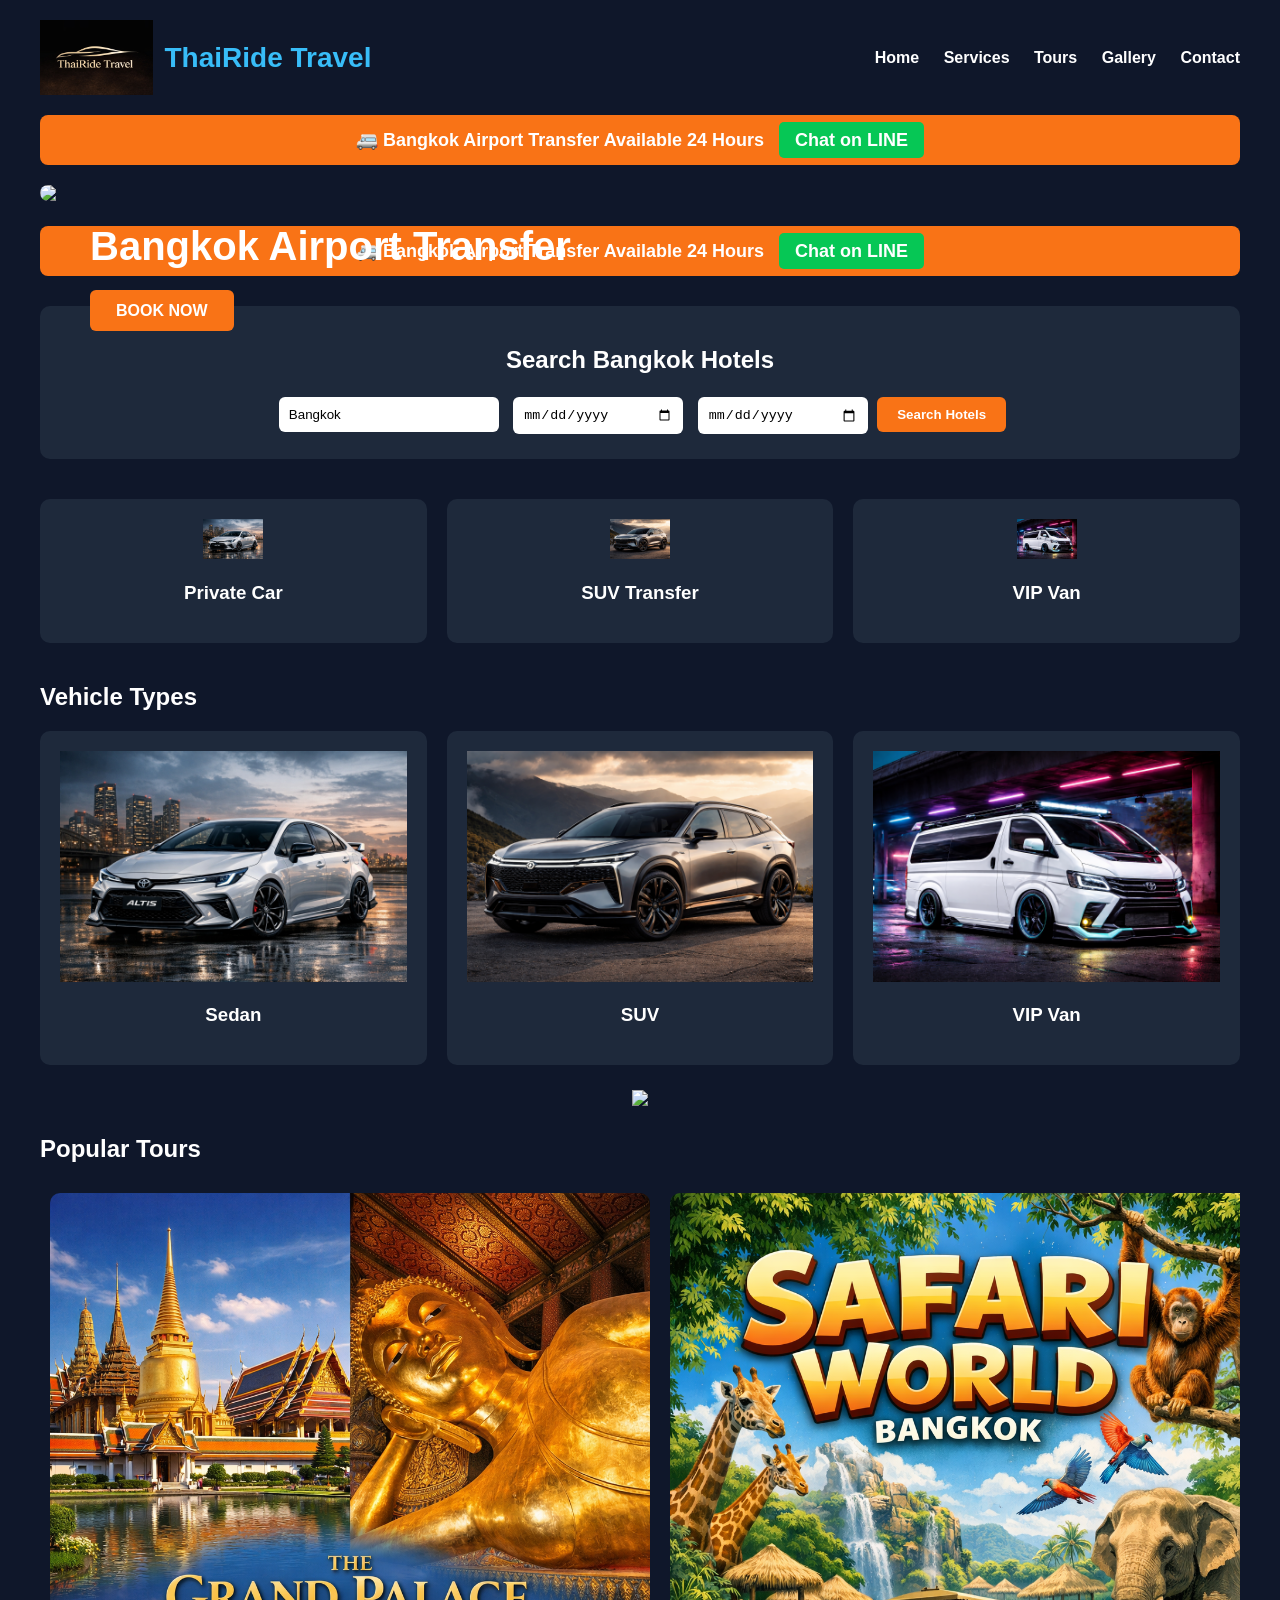
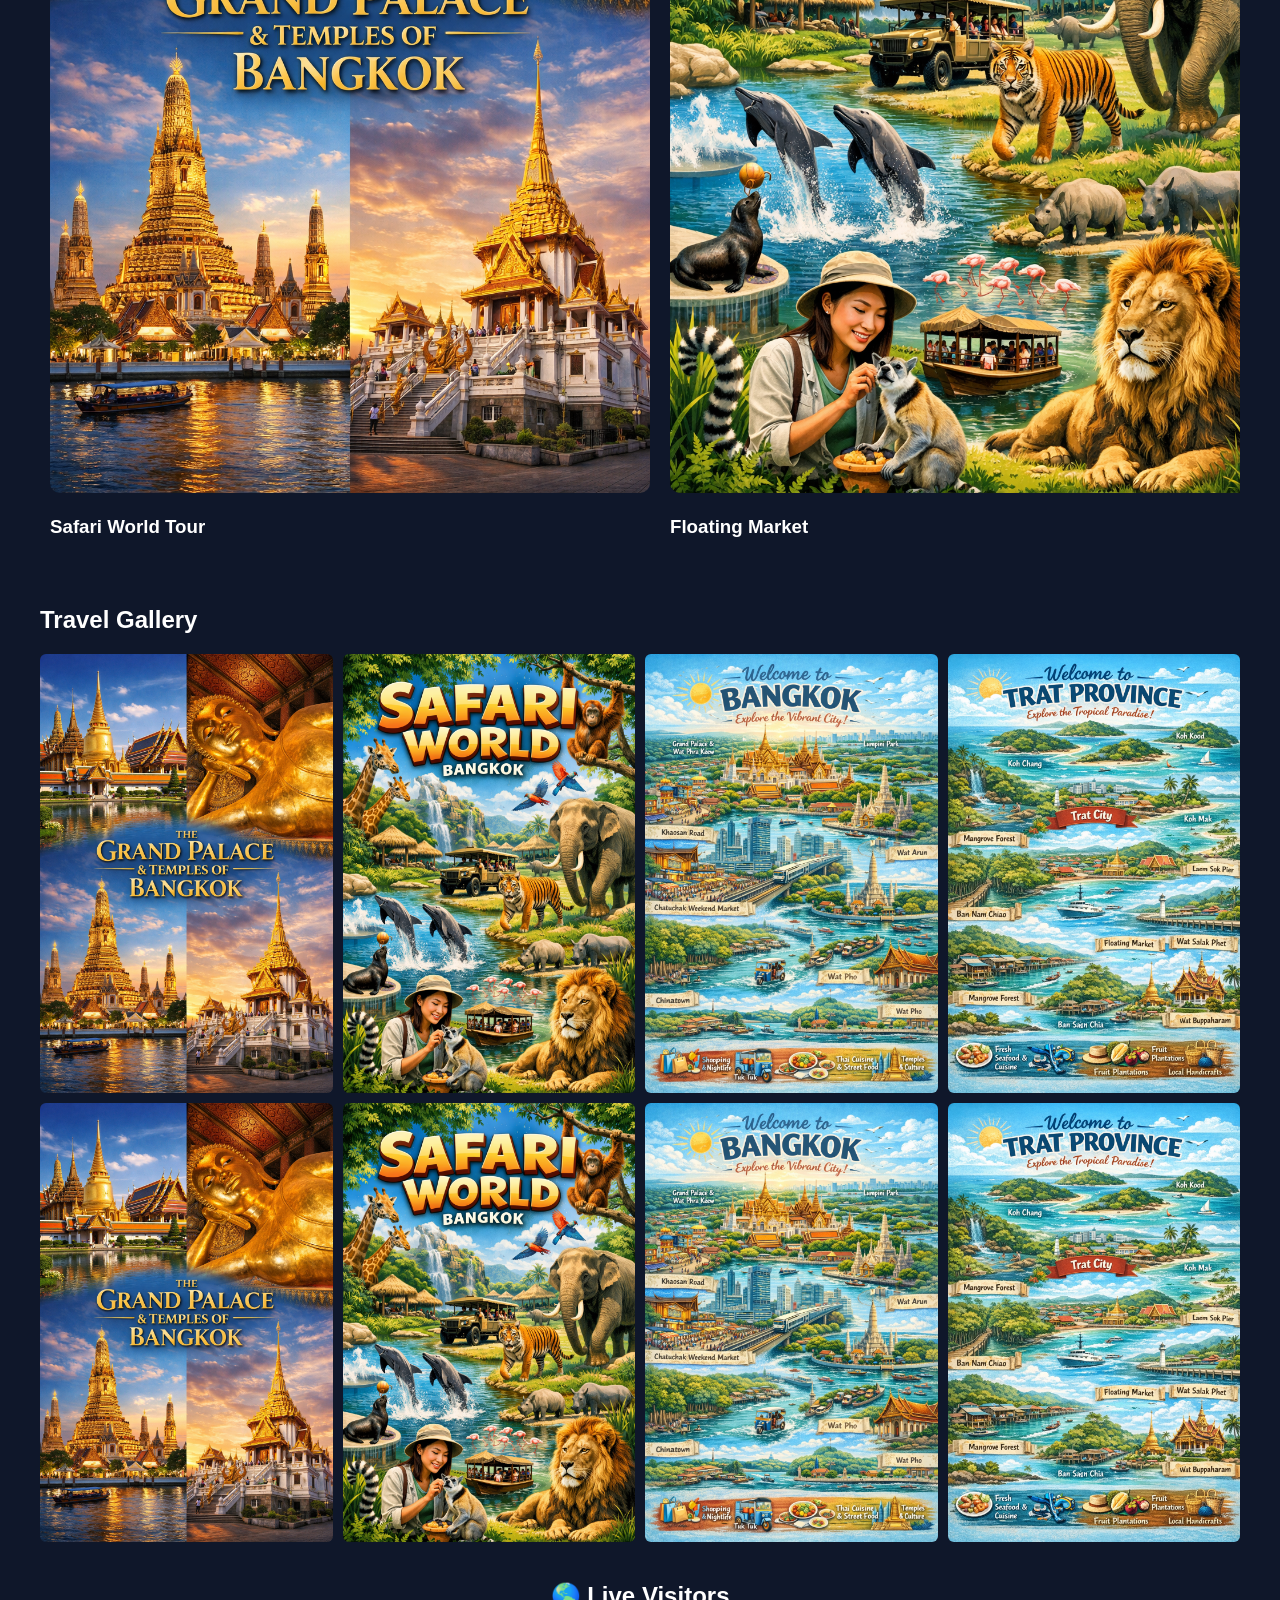
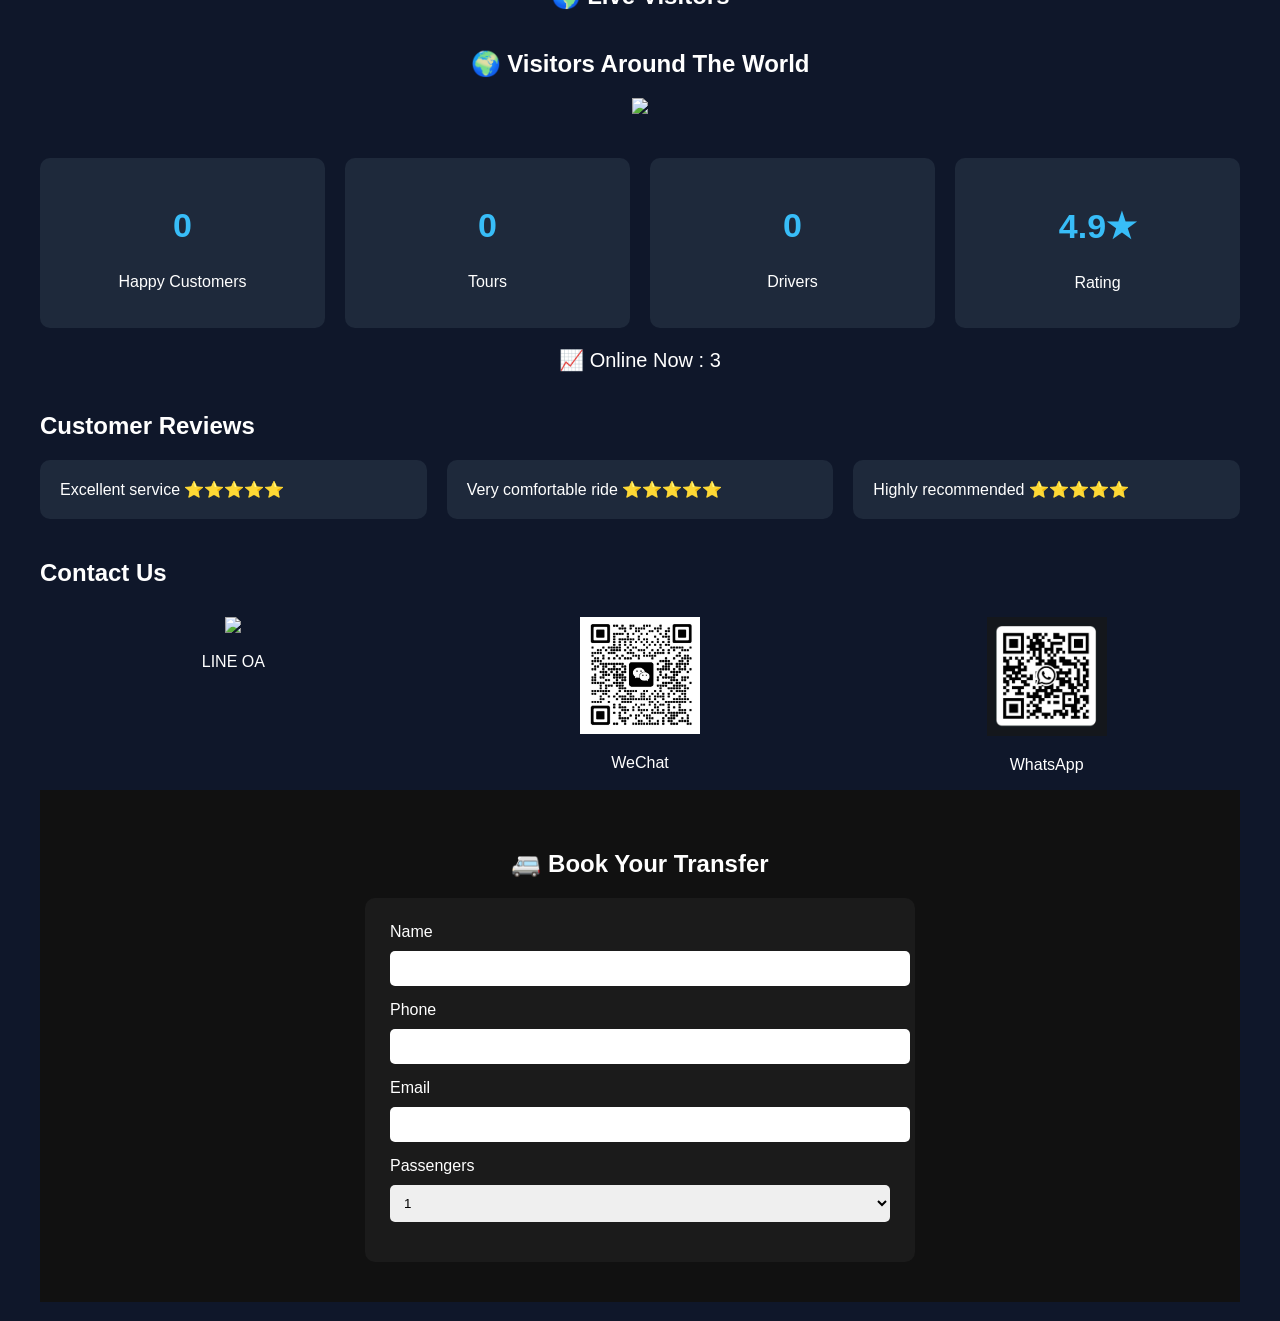
==== index.html @ 4fdcc53e "Update index.html" ====
<!DOCTYPE html>
<html lang="en">
<head>

<meta charset="UTF-8">
<meta name="viewport" content="width=device-width,initial-scale=1.0">

<title>ThaiRide Travel | Bangkok Airport Transfer</title>

<!-- Google tag -->
<script async src="https://www.googletagmanager.com/gtag/js?id=G-V9XCVN1N0W"></script>
<script>
window.dataLayer = window.dataLayer || [];
function gtag(){dataLayer.push(arguments);}
gtag('js', new Date());
gtag('config', 'G-V9XCVN1N0W');
</script>

<!-- Statcounter -->
<script type="text/javascript">
var sc_project=13209398; 
var sc_invisible=1; 
var sc_security="e5f7109c"; 
</script>
<script src="https://www.statcounter.com/counter/counter.js" async></script>

<style>

body{
margin:0;
font-family:Arial;
background:#0f172a;
color:white;
}

.container{
max-width:1200px;
margin:auto;
padding:20px;
}

/* HEADER */

header{
display:flex;
justify-content:space-between;
align-items:center;
}

.logo{
display:flex;
align-items:center;
gap:12px;
}

.logo img{height:75px;}

.logo-text{
font-size:28px;
font-weight:bold;
color:#38bdf8;
}

.clock{
font-size:16px;
font-weight:bold;
color:#facc15;
}

nav a{
margin-left:20px;
text-decoration:none;
color:white;
font-weight:bold;
}

/* ADS */
.ad{
text-align:center;
margin:25px 0;
}
.ad img{
max-width:100%;
height:auto;
}
/* AGODA SEARCH */

.agoda-search input{
padding:12px;
border-radius:6px;
border:none;
margin:5px;
font-size:15px;
}

.agoda-search button{
background:#f97316;
color:white;
padding:12px 24px;
border:none;
border-radius:6px;
font-weight:bold;
cursor:pointer;
}
/* HERO */

.hero{position:relative;}

.hero img{
width:100%;
border-radius:10px;
display:none;
}

.hero img.active{display:block;}

.hero-text{
position:absolute;
top:35%;
left:50px;
}

.hero-text h1{font-size:40px;}

.book-btn{
background:#f97316;
padding:12px 26px;
border-radius:6px;
text-decoration:none;
color:white;
font-weight:bold;
}

/* SERVICES */

.services{
display:grid;
grid-template-columns:repeat(3,1fr);
gap:20px;
margin-top:40px;
}

.service-box{
background:#1e293b;
padding:20px;
border-radius:10px;
text-align:center;
}

.service-box img{width:60px;}

/* VEHICLE */

.vehicle-grid{
display:grid;
grid-template-columns:repeat(3,1fr);
gap:20px;
margin-top:20px;
}

.vehicle{
background:#1e293b;
padding:20px;
border-radius:10px;
text-align:center;
}

.vehicle img{width:100%;}

/* TOUR */

.tour-slider{
overflow:hidden;
position:relative;
}

.tour-track{
display:flex;
transition:transform .6s ease;
}

.tour{
min-width:50%;
padding:10px;
}

.tour img{
width:100%;
border-radius:10px;
}

/* GALLERY */

.gallery-grid{
display:grid;
grid-template-columns:repeat(4,1fr);
gap:10px;
margin-top:20px;
}

.gallery-grid img{
width:100%;
border-radius:6px;
}

/* STATS */

.stats{
display:grid;
grid-template-columns:repeat(4,1fr);
gap:20px;
margin-top:40px;
text-align:center;
}

.stat{
background:#1e293b;
padding:20px;
border-radius:10px;
}

.stat h2{
font-size:34px;
color:#38bdf8;
}

/* REVIEWS */

.review-grid{
display:grid;
grid-template-columns:repeat(3,1fr);
gap:20px;
margin-top:20px;
}

.review{
background:#1e293b;
padding:20px;
border-radius:10px;
}

/* QR */

.qr-grid{
display:grid;
grid-template-columns:repeat(3,1fr);
gap:20px;
margin-top:30px;
text-align:center;
}

.qr-grid img{width:120px;}

/* CHAT */

.chat-widget{
position:fixed;
right:20px;
bottom:20px;
z-index:9999;
}

.chat-main{
background:#2563eb;
color:white;
padding:14px 20px;
border-radius:30px;
cursor:pointer;
font-weight:bold;
}

.chat-menu{
display:none;
flex-direction:column;
gap:10px;
margin-bottom:10px;
}

.chat-menu a{
display:flex;
align-items:center;
gap:10px;
padding:10px 14px;
border-radius:30px;
color:white;
text-decoration:none;
font-weight:bold;
}

.line-chat{background:#06C755;}
.whatsapp-chat{background:#25D366;}

</style>

</head>

<body>

<div class="container">

<header>

<div class="logo">
<img src="logo_01.png">
<div class="logo-text">ThaiRide Travel</div>
</div>

<div class="clock" id="clock"></div>

<nav>
<a href="#">Home</a>
<a href="#">Services</a>
<a href="#">Tours</a>
<a href="#">Gallery</a>
<a href="#">Contact</a>
</nav>

</header>
<div style="
background:#f97316;
padding:14px;
margin:20px 0;
border-radius:8px;
text-align:center;
font-weight:bold;
font-size:18px;
">

🚐 Bangkok Airport Transfer Available 24 Hours  

<a href="https://line.me/R/ti/p/@911btrma" target="_blank" style="
background:#06C755;
color:white;
padding:8px 16px;
border-radius:5px;
text-decoration:none;
margin-left:10px;
">

Chat on LINE

</a>

</div>


<section class="hero">

<img src="heroslide_01.png" class="active">
<img src="heroslide_02.png">
<img src="heroslide_03.png">
<img src="heroslide_04.png">
<img src="heroslide_05.png">
<img src="heroslide_06.png">
<img src="heroslide_07.png">
<img src="heroslide_08.png">
<img src="heroslide_09.png">
<img src="heroslide_10.png">

<div class="hero-text">
<h1>Bangkok Airport Transfer</h1>
<a href="#" class="book-btn">BOOK NOW</a>
</div>
  
<!-- AD 1 Agoda -->

<div class="ad">
<a href="https://www.agoda.com/partners/partnersearch.aspx?pcs=1&cid=1434592" target="_blank">
<img src="https://dummyimage.com/728x90/ff6600/ffffff&text=Book+Hotels+Worldwide+on+Agoda">
</a>
</div>
  
</section>
<div style="
background:#f97316;
padding:14px;
margin:20px 0;
border-radius:8px;
text-align:center;
font-weight:bold;
font-size:18px;
">

🚐 Bangkok Airport Transfer Available 24 Hours  

<a href="https://line.me/R/ti/p/@911btrma" target="_blank" style="
background:#06C755;
color:white;
padding:8px 16px;
border-radius:5px;
text-decoration:none;
margin-left:10px;
">

Chat on LINE

</a>

</div>
  
<!-- AGODA HOTEL SEARCH -->

<div style="background:#1e293b;padding:20px;border-radius:10px;margin:30px 0;text-align:center;">

<h2 style="margin-bottom:15px;">Search Bangkok Hotels</h2>

<form action="https://www.agoda.com/partners/partnersearch.aspx" method="get" target="_blank">

<input type="hidden" name="cid" value="1434592">
<input type="hidden" name="pcs" value="1">

<input 
type="text" 
name="city" 
value="Bangkok"
style="width:90%;max-width:200px;padding:10px;border-radius:6px;border:none;margin:5px;">

<input 
type="date" 
name="checkIn"
style="width:90%;max-width:150px;padding:10px;border-radius:6px;border:none;margin:5px;">

<input 
type="date" 
name="checkOut"
style="width:90%;max-width:150px;padding:10px;border-radius:6px;border:none;margin:5px;">

<button
type="submit"
style="background:#f97316;color:white;padding:10px 20px;border:none;border-radius:6px;font-weight:bold;margin-top:8px;cursor:pointer;">

Search Hotels

</button>

</form>

</div>

<section class="services">

<div class="service-box">
<img src="altis.png">
<h3>Private Car</h3>
</div>

<div class="service-box">
<img src="suv.png">
<h3>SUV Transfer</h3>
</div>

<div class="service-box">
<img src="van.png">
<h3>VIP Van</h3>
</div>

</section>

<h2 style="margin-top:40px">Vehicle Types</h2>

<div class="vehicle-grid">

<div class="vehicle">
<img src="altis.png">
<h3>Sedan</h3>
</div>

<div class="vehicle">
<img src="suv.png">
<h3>SUV</h3>
</div>

<div class="vehicle">
<img src="van.png">
<h3>VIP Van</h3>
</div>

</div>

<!-- AD 2 Agoda -->

<div class="ad">
<a href="https://www.agoda.com/partners/partnersearch.aspx?pcs=1&cid=1434592" target="_blank">
<img src="https://dummyimage.com/728x90/ff6600/ffffff&text=Best+Hotel+Deals+on+Agoda">
</a>
</div>

<h2>Popular Tours</h2>

<div class="tour-slider">

<div class="tour-track" id="tourTrack">

<div class="tour">
<img src="G-01.png">
<h3>Safari World Tour</h3>
</div>

<div class="tour">
<img src="G-02.png">
<h3>Floating Market</h3>
</div>

<div class="tour">
<img src="G-03.png">
<h3>Ayutthaya Tour</h3>
</div>

<div class="tour">
<img src="G-04.png">
<h3>Pattaya Tour</h3>
</div>

</div>

</div>

<h2 style="margin-top:40px">Travel Gallery</h2>

<div class="gallery-grid">

<img src="G-01.png">
<img src="G-02.png">
<img src="G-03.png">
<img src="G-04.png">

<img src="G-01.png">
<img src="G-02.png">
<img src="G-03.png">
<img src="G-04.png">

</div>

<!-- LIVE VISITOR -->

<div style="text-align:center;margin:40px 0">

<h2>🌎 Live Visitors</h2>

<script id="_wautnh">
var _wau = _wau || [];
_wau.push(["dynamic", "vhzzo69l0r", "tnh", "3c78d8c4302b", "small"]);
</script>

<script async src="//waust.at/d.js"></script>

</div>

<!-- WORLD MAP -->

<div style="text-align:center;margin:40px 0">

<h2>🌍 Visitors Around The World</h2>

<a href="https://info.flagcounter.com/g1bq">
<img src="https://s01.flagcounter.com/count2/g1bq/bg_FFFFFF/txt_000000/border_CCCCCC/columns_8/maxflags_250/viewers_0/labels_0/pageviews_0/flags_0/percent_0/" border="0">
</a>

</div>

<div class="stats">

<div class="stat">
<h2 class="counter" data-target="5000">0</h2>
<p>Happy Customers</p>
</div>

<div class="stat">
<h2 class="counter" data-target="120">0</h2>
<p>Tours</p>
</div>

<div class="stat">
<h2 class="counter" data-target="50">0</h2>
<p>Drivers</p>
</div>

<div class="stat">
<h2>4.9★</h2>
<p>Rating</p>
</div>

</div>

<!-- ONLINE -->

<div style="text-align:center;font-size:20px;margin-top:20px">
📈 Online Now : <span id="onlineCount">3</span>
</div>

<h2 style="margin-top:40px">Customer Reviews</h2>

<div class="review-grid">

<div class="review">Excellent service ⭐⭐⭐⭐⭐</div>
<div class="review">Very comfortable ride ⭐⭐⭐⭐⭐</div>
<div class="review">Highly recommended ⭐⭐⭐⭐⭐</div>

</div>

<h2 style="margin-top:40px">Contact Us</h2>

<div class="qr-grid">

<div>
<img src="line-qr.png">
<p>LINE OA</p>
</div>

<div>
<img src="wechat-qr.png">
<p>WeChat</p>
</div>

<div>
<img src="whatsapp-qr.png">
<p>WhatsApp</p>
</div>

</div>

<!-- ThaiRide Travel Booking -->

<section id="booking">

<style>
#booking{
font-family:Arial;
background:#111;
color:white;
padding:40px 20px;
}

#booking form{
max-width:500px;
margin:auto;
background:#1b1b1b;
padding:25px;
border-radius:10px;
}

#booking input,
#booking select{
width:100%;
padding:10px;
margin-top:10px;
margin-bottom:15px;
border-radius:5px;
border:none;
}

#booking button{
width:100%;
padding:12px;
background:#00aaff;
border:none;
color:white;
font-size:16px;
border-radius:6px;
cursor:pointer;
}

#booking button:hover{
background:#008ecc;
}
</style>

<h2 style="text-align:center;">🚐 Book Your Transfer</h2>

<form action="https://hook.us2.make.com/dcdi4g4ngoujz5utnld3hv2ny5u7ebco" method="POST" target="hidden_iframe">

<label>Name</label>
<input type="text" name="name" required>

<label>Phone</label>
<input type="text" name="phone" required>

<label>Email</label>
<input type="email" name="email">

<label>Passengers</label>
<select name="passengers">
<option>1</option>
<option>2</option>
<option>3</option>
<option>4</option>
<option>5</option>
<section style="background:#0f172a;padding:80px 20px;text-align:center;color:white">

<h2 style="font-size:34px;margin-bottom:10px;">
🚐 Book Your Airport Transfer
</h2>

<p style="font-size:18px;color:#cbd5e1;margin-bottom:40px;">
Add our LINE Official Account to book your ride instantly
</p>

<div style="
background:white;
display:inline-block;
padding:20px;
border-radius:20px;
margin-bottom:30px;
">

<img src="[data-uri]...REPLACE..." 
alt="LINE QR"
style="width:260px;height:260px;border-radius:12px;">

</div>

<br>

<a href="https://lin.ee/911btrma"
style="
background:#06C755;
color:white;
padding:18px 40px;
font-size:20px;
border-radius:12px;
text-decoration:none;
font-weight:bold;
display:inline-block;
box-shadow:0 8px 20px rgba(0,0,0,0.25);
">
Add LINE & Book Now
</a>

<div style="margin-top:40px;color:#cbd5e1;font-size:16px;line-height:1.8">

<p>📲 Scan QR Code or click the button</p>
<p>✉️ Send us your trip details</p>
<p>✅ Receive booking confirmation</p>

</div>

<p style="margin-top:20px;color:#94a3b8;">
LINE ID : @911btrma
</p>

</section>

<!-- AD 3 Agoda -->

<div class="ad">
<a href="https://www.agoda.com/partners/partnersearch.aspx?pcs=1&cid=1434592" target="_blank">
<img src="https://dummyimage.com/728x90/ff6600/ffffff&text=Find+Hotels+Worldwide+Agoda">
</a>
</div>

<footer style="margin-top:60px;text-align:center">

<img src="logo_01.png" height="70"><br><br>

Contact ThaiRide Travel

<br><br>

© 2026 ThaiRide Travel

</footer>

</div>

</body>
</html>

<!--
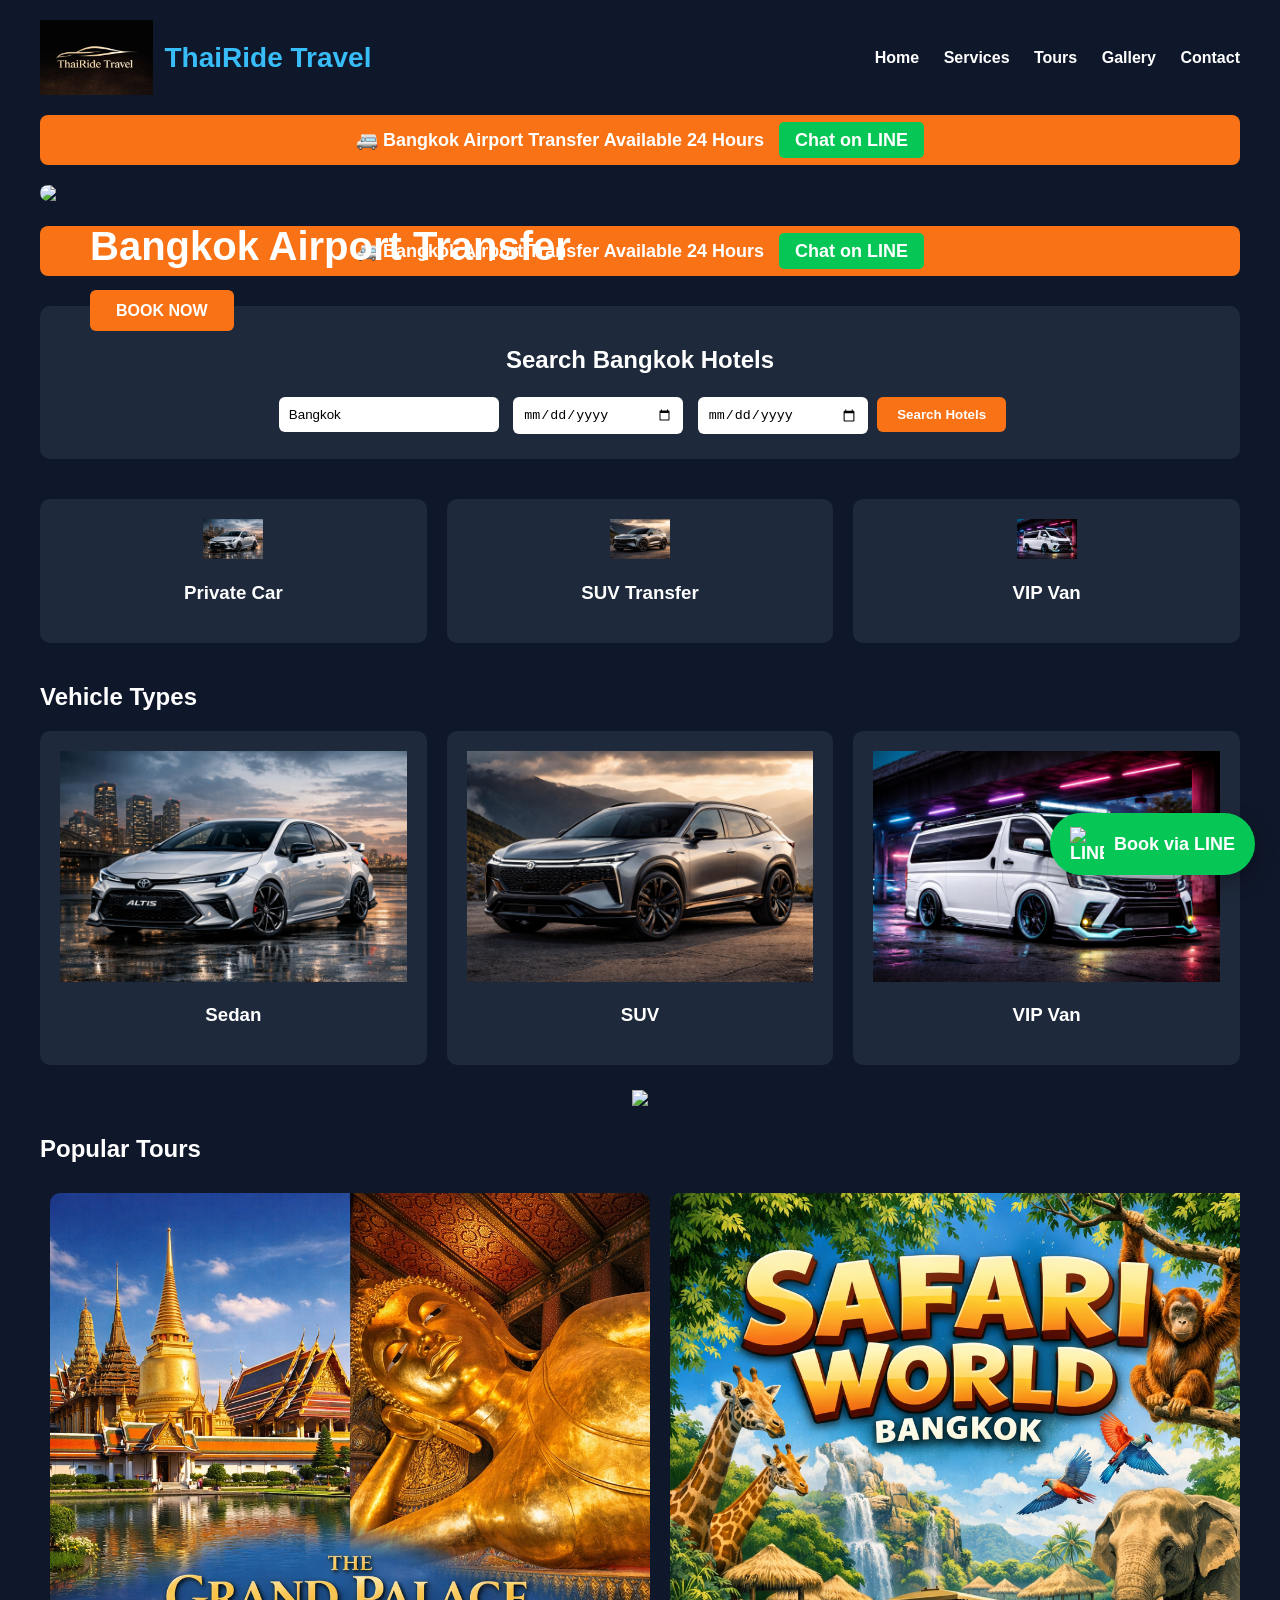
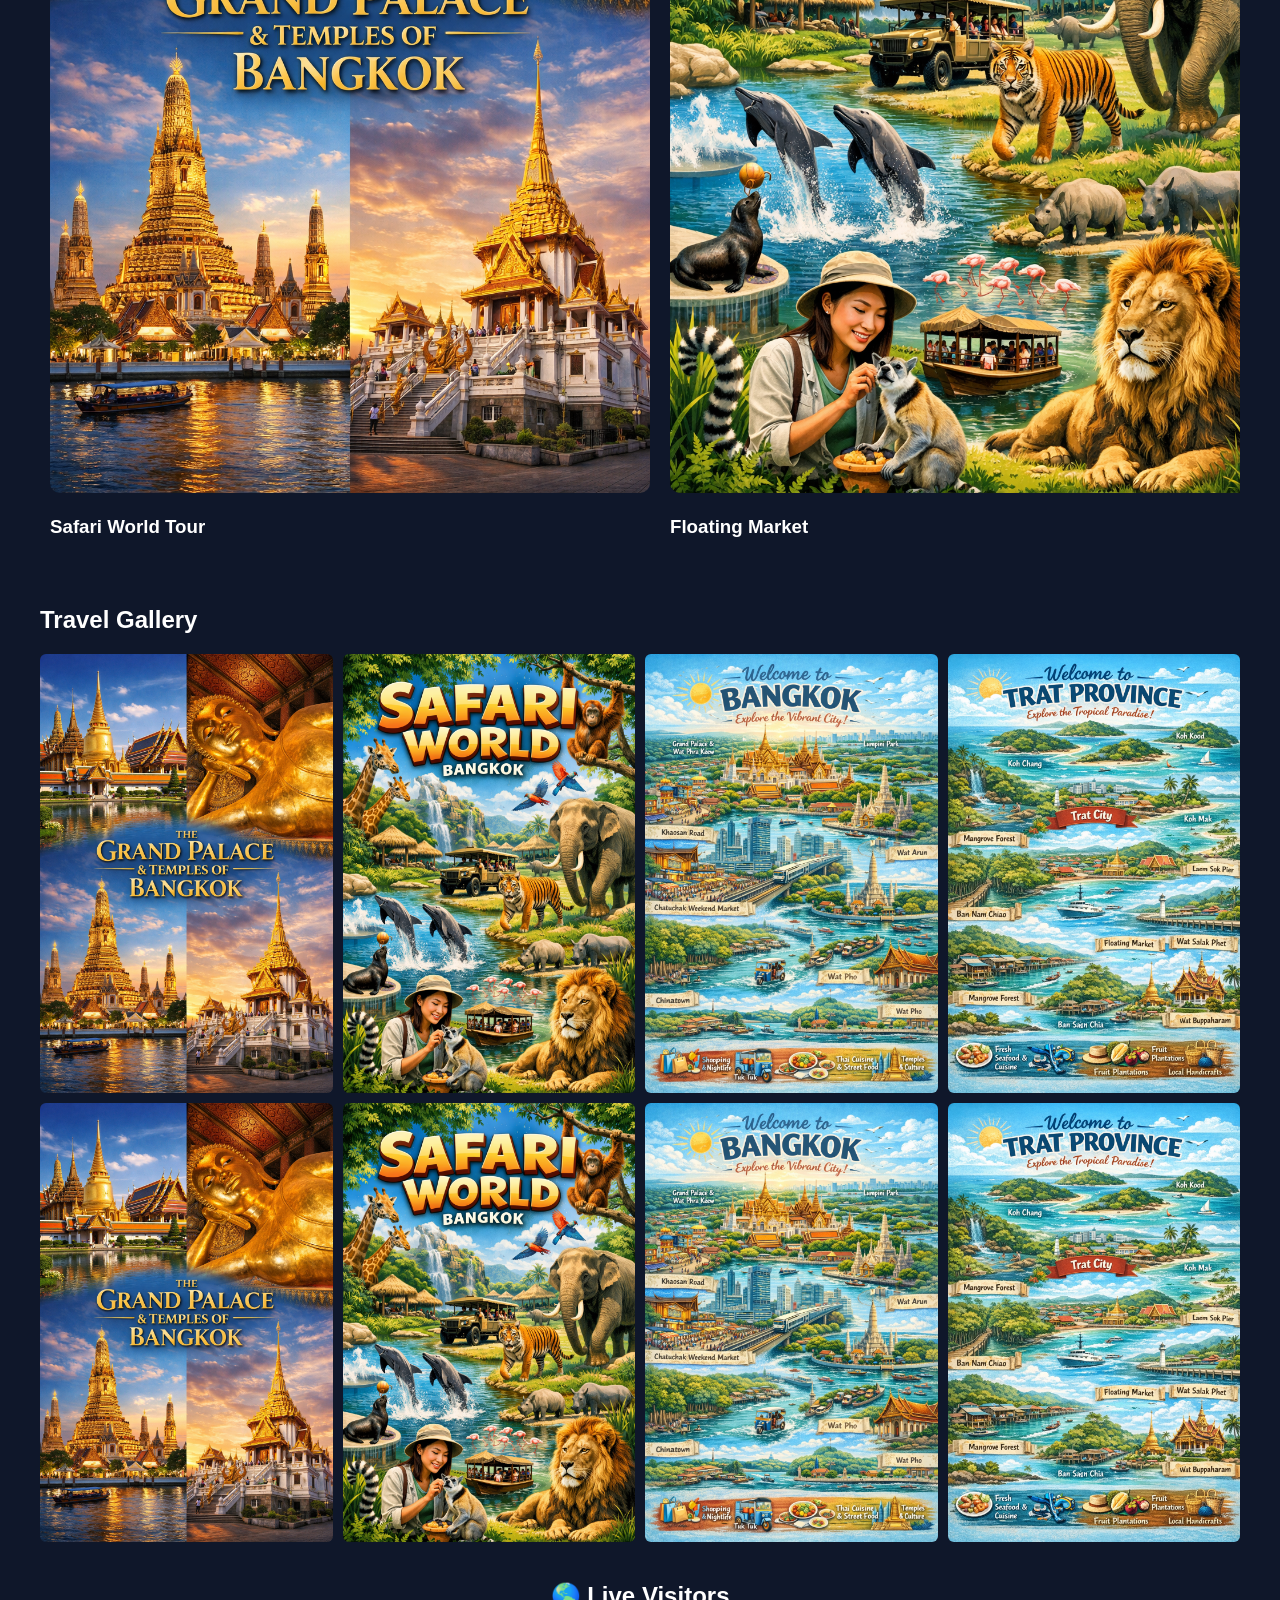
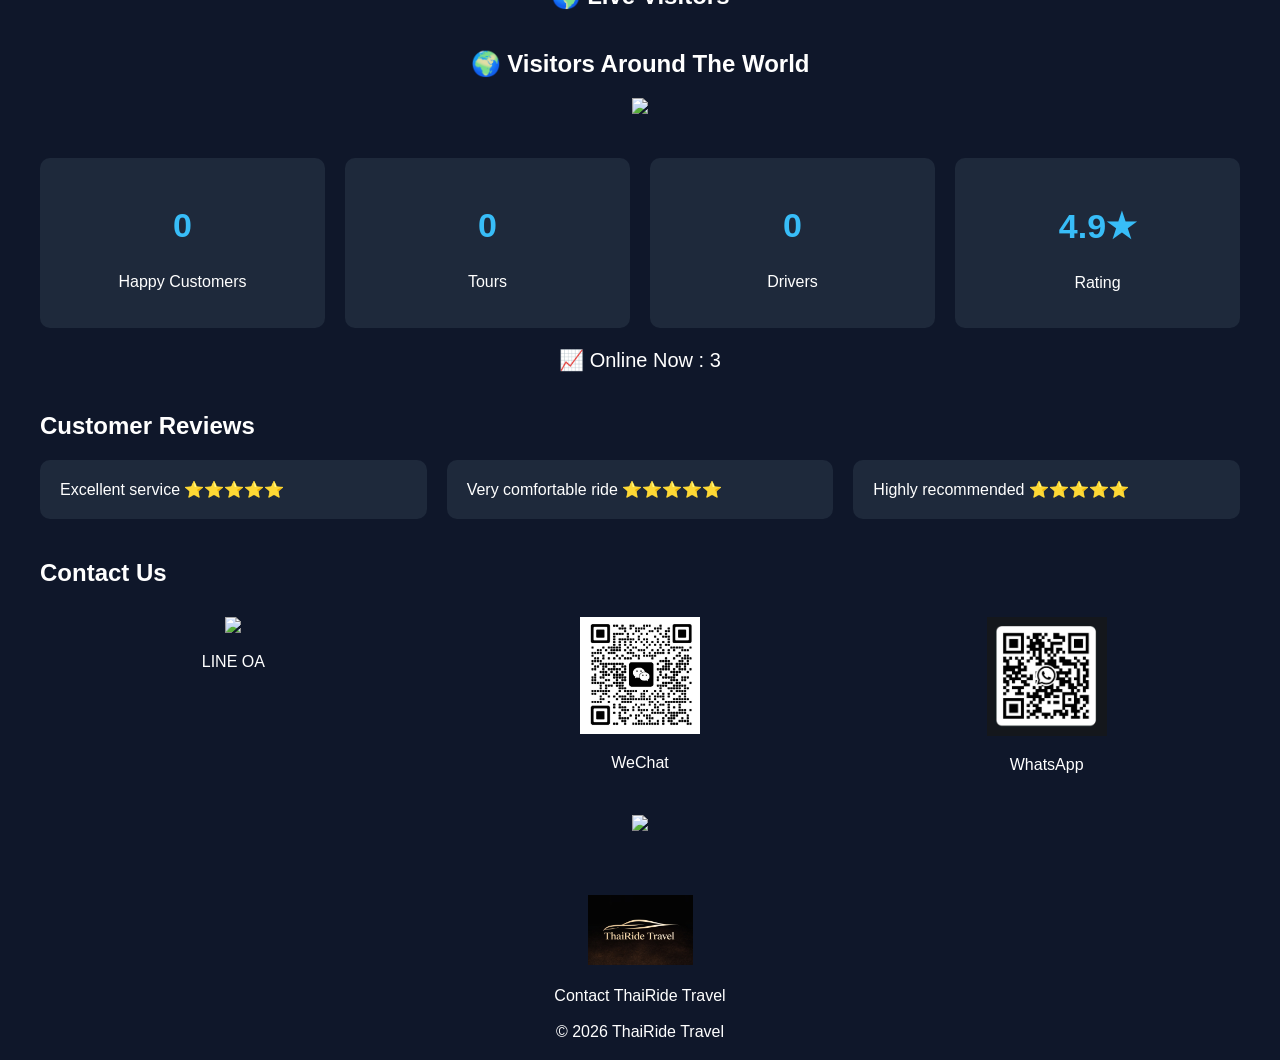
==== commit 610408f6: "Update index.html" ====
--- a/index.html
+++ b/index.html
@@ -621,124 +621,9 @@
 
 <!-- ThaiRide Travel Booking -->
 
-<section id="booking">
-
-<style>
-#booking{
-font-family:Arial;
-background:#111;
-color:white;
-padding:40px 20px;
-}
-
-#booking form{
-max-width:500px;
-margin:auto;
-background:#1b1b1b;
-padding:25px;
-border-radius:10px;
-}
-
-#booking input,
-#booking select{
-width:100%;
-padding:10px;
-margin-top:10px;
-margin-bottom:15px;
-border-radius:5px;
-border:none;
-}
-
-#booking button{
-width:100%;
-padding:12px;
-background:#00aaff;
-border:none;
-color:white;
-font-size:16px;
-border-radius:6px;
-cursor:pointer;
-}
-
-#booking button:hover{
-background:#008ecc;
-}
-</style>
-
-<h2 style="text-align:center;">🚐 Book Your Transfer</h2>
-
-<form action="https://hook.us2.make.com/dcdi4g4ngoujz5utnld3hv2ny5u7ebco" method="POST" target="hidden_iframe">
-
-<label>Name</label>
-<input type="text" name="name" required>
-
-<label>Phone</label>
-<input type="text" name="phone" required>
-
-<label>Email</label>
-<input type="email" name="email">
-
-<label>Passengers</label>
-<select name="passengers">
-<option>1</option>
-<option>2</option>
-<option>3</option>
-<option>4</option>
-<option>5</option>
-<section style="background:#0f172a;padding:80px 20px;text-align:center;color:white">
-
-<h2 style="font-size:34px;margin-bottom:10px;">
-🚐 Book Your Airport Transfer
-</h2>
-
-<p style="font-size:18px;color:#cbd5e1;margin-bottom:40px;">
-Add our LINE Official Account to book your ride instantly
-</p>
-
-<div style="
-background:white;
-display:inline-block;
-padding:20px;
-border-radius:20px;
-margin-bottom:30px;
-">
-
-<img src="[data-uri]...REPLACE..." 
-alt="LINE QR"
-style="width:260px;height:260px;border-radius:12px;">
-
-</div>
-
-<br>
-
-<a href="https://lin.ee/911btrma"
-style="
-background:#06C755;
-color:white;
-padding:18px 40px;
-font-size:20px;
-border-radius:12px;
-text-decoration:none;
-font-weight:bold;
-display:inline-block;
-box-shadow:0 8px 20px rgba(0,0,0,0.25);
-">
-Add LINE & Book Now
-</a>
-
-<div style="margin-top:40px;color:#cbd5e1;font-size:16px;line-height:1.8">
-
-<p>📲 Scan QR Code or click the button</p>
-<p>✉️ Send us your trip details</p>
-<p>✅ Receive booking confirmation</p>
-
-</div>
-
-<p style="margin-top:20px;color:#94a3b8;">
-LINE ID : @911btrma
-</p>
-
-</section>
+
+
+
 
 <!-- AD 3 Agoda -->
 
@@ -762,6 +647,49 @@
 
 </div>
 
+  <a href="https://lin.ee/911btrma" target="_blank" class="line-book-btn">
+    <img src="https://upload.wikimedia.org/wikipedia/commons/4/41/LINE_logo.svg" alt="LINE">
+    <span>Book via LINE</span>
+</a>
+
+<style>
+
+.line-book-btn{
+position:fixed;
+right:25px;
+bottom:25px;
+background:#06C755;
+color:white;
+display:flex;
+align-items:center;
+gap:10px;
+padding:14px 20px;
+border-radius:50px;
+font-size:18px;
+font-weight:bold;
+text-decoration:none;
+box-shadow:0 8px 20px rgba(0,0,0,0.3);
+z-index:9999;
+animation:lineBounce 2s infinite;
+transition:0.3s;
+}
+
+.line-book-btn img{
+width:34px;
+height:34px;
+}
+
+.line-book-btn:hover{
+transform:scale(1.08);
+}
+
+@keyframes lineBounce{
+0%,100%{transform:translateY(0);}
+50%{transform:translateY(-6px);}
+}
+
+</style>
+
 </body>
 </html>
 
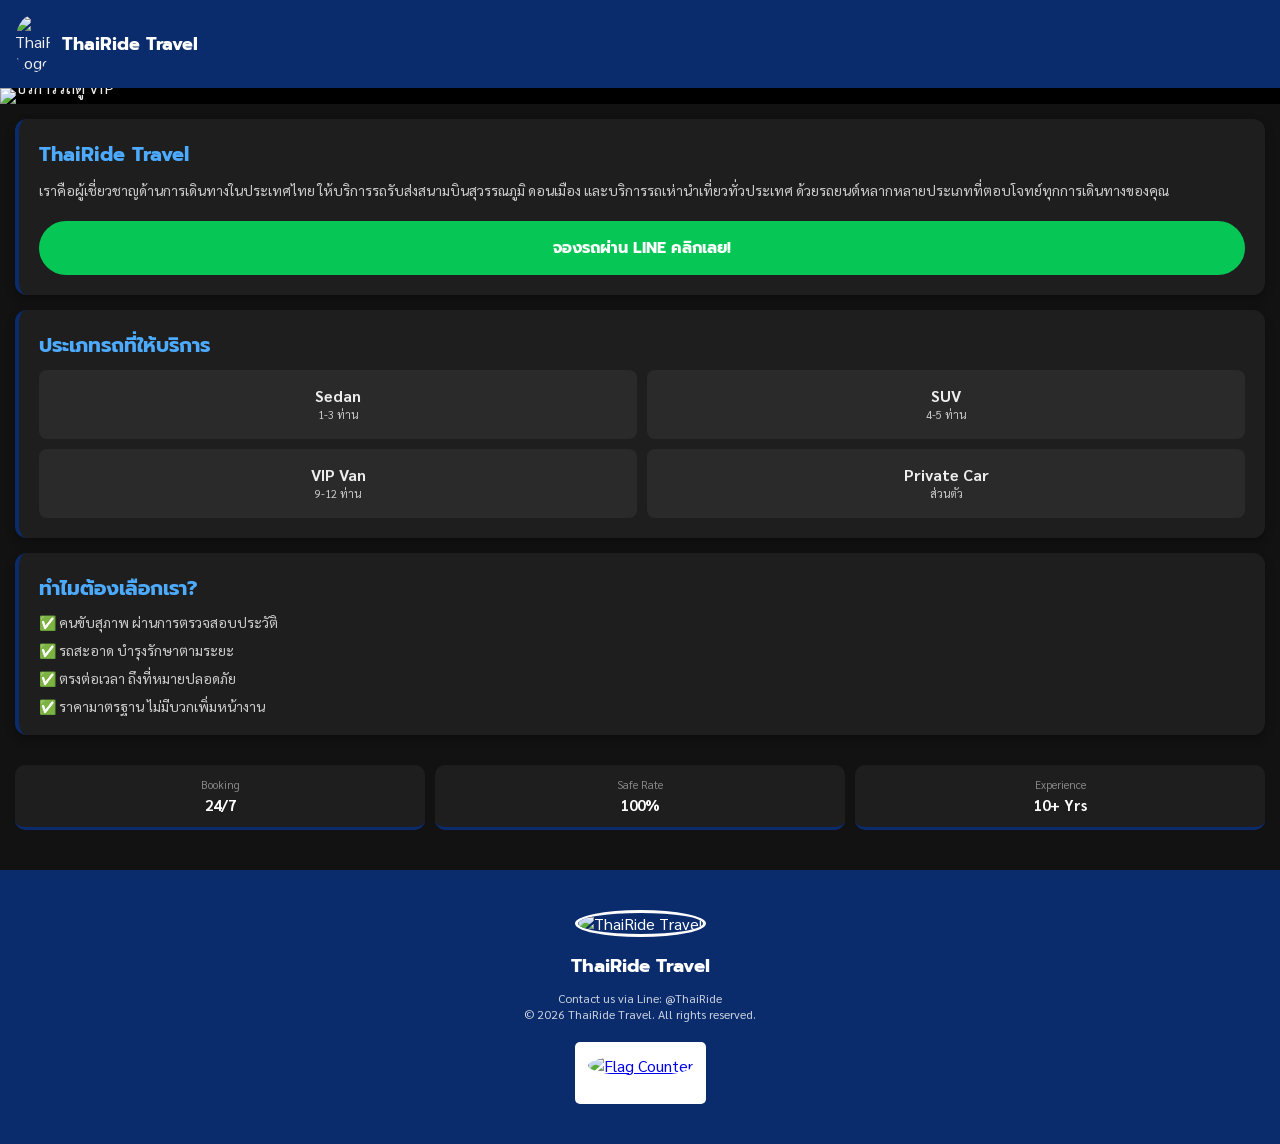
==== commit 32902b6d: "Rename index html to index.html" ====
--- a/index.html
+++ b/index.html
@@ -1,696 +1,156 @@
 <!DOCTYPE html>
-<html lang="en">
+<html lang="th">
 <head>
+  <meta charset="UTF-8">
+  <meta name="viewport" content="width=device-width, initial-scale=1.0">
+  <title>ThaiRide Travel | บริการรถรับจ้าง รถตู้ SUV Sedan รับส่งสนามบินทั่วไทย</title>
+  
+  <meta name="description" content="ThaiRide Travel บริการรถรับส่งสนามบิน รถเช่าพร้อมคนขับ รถตู้ VIP, SUV, Sedan นำเที่ยวทั่วไทย บริการสุภาพ ปลอดภัย 24 ชั่วโมง">
+  <meta name="keywords" content="รถรับจ้าง, รถตู้ VIP, รถรับส่งสนามบิน, เช่ารถพร้อมคนขับ, ThaiRide Travel, เที่ยวไทย, สุวรรณภูมิ, ดอนเมือง">
+  <meta name="author" content="ThaiRide Travel">
 
-<meta charset="UTF-8">
-<meta name="viewport" content="width=device-width,initial-scale=1.0">
+  <link href="https://fonts.googleapis.com/css2?family=Prompt:wght@400;600&family=Sarabun:wght@300;400;700&display=swap" rel="stylesheet">
+  
+  <style>
+    /* ใช้ CSS ที่คุณให้มาทั้งหมด */
+    * { margin: 0; padding: 0; box-sizing: border-box; }
+    html, body { width: 100%; max-width: 100vw; overflow-x: hidden !important; background: #121212; color: #eeeeee; font-family: 'Sarabun', sans-serif; }
+    
+    .navbar { width: 100%; background: #0a2c6d; padding: 15px; display: flex; align-items: center; gap: 12px; position: sticky; top: 0; z-index: 1000; }
+    .navbar img { width: 35px; border-radius: 50%; }
+    .navbar h1 { font-size: 18px; font-family: 'Prompt'; color: white; }
 
-<title>ThaiRide Travel | Bangkok Airport Transfer</title>
+    .hero-container { width: 100%; background: #000; overflow: hidden; line-height: 0; }
+    .slide { width: 100%; display: none; }
+    .slide.active { display: block; }
+    .slide img { width: 100%; height: auto; display: block; object-fit: cover; max-height: 400px; }
 
-<!-- Google tag -->
-<script async src="https://www.googletagmanager.com/gtag/js?id=G-V9XCVN1N0W"></script>
-<script>
-window.dataLayer = window.dataLayer || [];
-function gtag(){dataLayer.push(arguments);}
-gtag('js', new Date());
-gtag('config', 'G-V9XCVN1N0W');
-</script>
+    .container { padding: 15px; width: 100%; }
+    .card { background: #1e1e1e; padding: 20px; border-radius: 12px; margin-bottom: 15px; box-shadow: 0 4px 10px rgba(0,0,0,0.3); border-left: 4px solid #0a2c6d; }
+    .card h2 { color: #4dabff; font-family: 'Prompt'; margin-bottom: 10px; font-size: 20px; }
+    .card p { font-size: 14px; line-height: 1.6; color: #ccc; }
 
-<!-- Statcounter -->
-<script type="text/javascript">
-var sc_project=13209398; 
-var sc_invisible=1; 
-var sc_security="e5f7109c"; 
-</script>
-<script src="https://www.statcounter.com/counter/counter.js" async></script>
+    .service-grid { display: grid; grid-template-columns: 1fr 1fr; gap: 10px; margin-top: 10px; }
+    .service-item { background: #2a2a2a; padding: 15px; border-radius: 8px; text-align: center; }
+    .service-item i { font-size: 24px; color: #4dabff; display: block; margin-bottom: 5px; }
 
-<style>
+    .bottom-section { width: 100%; padding: 0 15px 20px; }
+    .dashboard { display: flex; gap: 10px; margin-bottom: 20px; }
+    .stat-box { flex: 1; background: #1e1e1e; padding: 12px 5px; border-radius: 10px; text-align: center; border-bottom: 3px solid #0a2c6d; }
+    .stat-box span { font-size: 11px; color: #888; display: block; margin-bottom: 2px; }
+    .stat-box strong { font-size: 15px; color: #fff; }
 
-body{
-margin:0;
-font-family:Arial;
-background:#0f172a;
-color:white;
-}
+    .line-btn { background: #06c755; color: white; text-decoration: none; display: flex; align-items: center; justify-content: center; padding: 15px; border-radius: 50px; font-weight: bold; margin-top: 20px; font-family: 'Prompt'; transition: 0.3s; }
+    .line-btn:hover { background: #05a346; transform: scale(1.02); }
 
-.container{
-max-width:1200px;
-margin:auto;
-padding:20px;
-}
-
-/* HEADER */
-
-header{
-display:flex;
-justify-content:space-between;
-align-items:center;
-}
-
-.logo{
-display:flex;
-align-items:center;
-gap:12px;
-}
-
-.logo img{height:75px;}
-
-.logo-text{
-font-size:28px;
-font-weight:bold;
-color:#38bdf8;
-}
-
-.clock{
-font-size:16px;
-font-weight:bold;
-color:#facc15;
-}
-
-nav a{
-margin-left:20px;
-text-decoration:none;
-color:white;
-font-weight:bold;
-}
-
-/* ADS */
-.ad{
-text-align:center;
-margin:25px 0;
-}
-.ad img{
-max-width:100%;
-height:auto;
-}
-/* AGODA SEARCH */
-
-.agoda-search input{
-padding:12px;
-border-radius:6px;
-border:none;
-margin:5px;
-font-size:15px;
-}
-
-.agoda-search button{
-background:#f97316;
-color:white;
-padding:12px 24px;
-border:none;
-border-radius:6px;
-font-weight:bold;
-cursor:pointer;
-}
-/* HERO */
-
-.hero{position:relative;}
-
-.hero img{
-width:100%;
-border-radius:10px;
-display:none;
-}
-
-.hero img.active{display:block;}
-
-.hero-text{
-position:absolute;
-top:35%;
-left:50px;
-}
-
-.hero-text h1{font-size:40px;}
-
-.book-btn{
-background:#f97316;
-padding:12px 26px;
-border-radius:6px;
-text-decoration:none;
-color:white;
-font-weight:bold;
-}
-
-/* SERVICES */
-
-.services{
-display:grid;
-grid-template-columns:repeat(3,1fr);
-gap:20px;
-margin-top:40px;
-}
-
-.service-box{
-background:#1e293b;
-padding:20px;
-border-radius:10px;
-text-align:center;
-}
-
-.service-box img{width:60px;}
-
-/* VEHICLE */
-
-.vehicle-grid{
-display:grid;
-grid-template-columns:repeat(3,1fr);
-gap:20px;
-margin-top:20px;
-}
-
-.vehicle{
-background:#1e293b;
-padding:20px;
-border-radius:10px;
-text-align:center;
-}
-
-.vehicle img{width:100%;}
-
-/* TOUR */
-
-.tour-slider{
-overflow:hidden;
-position:relative;
-}
-
-.tour-track{
-display:flex;
-transition:transform .6s ease;
-}
-
-.tour{
-min-width:50%;
-padding:10px;
-}
-
-.tour img{
-width:100%;
-border-radius:10px;
-}
-
-/* GALLERY */
-
-.gallery-grid{
-display:grid;
-grid-template-columns:repeat(4,1fr);
-gap:10px;
-margin-top:20px;
-}
-
-.gallery-grid img{
-width:100%;
-border-radius:6px;
-}
-
-/* STATS */
-
-.stats{
-display:grid;
-grid-template-columns:repeat(4,1fr);
-gap:20px;
-margin-top:40px;
-text-align:center;
-}
-
-.stat{
-background:#1e293b;
-padding:20px;
-border-radius:10px;
-}
-
-.stat h2{
-font-size:34px;
-color:#38bdf8;
-}
-
-/* REVIEWS */
-
-.review-grid{
-display:grid;
-grid-template-columns:repeat(3,1fr);
-gap:20px;
-margin-top:20px;
-}
-
-.review{
-background:#1e293b;
-padding:20px;
-border-radius:10px;
-}
-
-/* QR */
-
-.qr-grid{
-display:grid;
-grid-template-columns:repeat(3,1fr);
-gap:20px;
-margin-top:30px;
-text-align:center;
-}
-
-.qr-grid img{width:120px;}
-
-/* CHAT */
-
-.chat-widget{
-position:fixed;
-right:20px;
-bottom:20px;
-z-index:9999;
-}
-
-.chat-main{
-background:#2563eb;
-color:white;
-padding:14px 20px;
-border-radius:30px;
-cursor:pointer;
-font-weight:bold;
-}
-
-.chat-menu{
-display:none;
-flex-direction:column;
-gap:10px;
-margin-bottom:10px;
-}
-
-.chat-menu a{
-display:flex;
-align-items:center;
-gap:10px;
-padding:10px 14px;
-border-radius:30px;
-color:white;
-text-decoration:none;
-font-weight:bold;
-}
-
-.line-chat{background:#06C755;}
-.whatsapp-chat{background:#25D366;}
-
-</style>
-
+    footer { background: #0a2c6d; color: white; text-align: center; padding: 40px 20px; width: 100%; }
+    footer img { width: 80px; border-radius: 50%; margin-bottom: 15px; border: 3px solid #fff; }
+    
+    .flag-counter { margin-top: 20px; background: #fff; padding: 10px; border-radius: 5px; display: inline-block; }
+  </style>
 </head>
-
 <body>
 
-<div class="container">
+  <nav class="navbar">
+    <img src="https://via.placeholder.com/100/0a2c6d/ffffff?text=TR" alt="ThaiRide Logo">
+    <h1>ThaiRide Travel</h1>
+  </nav>
 
-<header>
+  <div class="hero-container">
+    <div class="slide active">
+      <img src="https://images.unsplash.com/photo-1544620347-c4fd4a3d5957?q=80&w=1200" alt="บริการรถตู้ VIP">
+    </div>
+    <div class="slide">
+      <img src="https://images.unsplash.com/photo-1559297434-2d8a134a042e?q=80&w=1200" alt="รับส่งสนามบิน">
+    </div>
+  </div>
 
-<div class="logo">
-<img src="logo_01.png">
-<div class="logo-text">ThaiRide Travel</div>
-</div>
+  <div class="container">
+    <div class="card">
+      <h2>ThaiRide Travel</h2>
+      <p>เราคือผู้เชี่ยวชาญด้านการเดินทางในประเทศไทย ให้บริการรถรับส่งสนามบินสุวรรณภูมิ ดอนเมือง และบริการรถเห่านำเที่ยวทั่วประเทศ ด้วยรถยนต์หลากหลายประเภทที่ตอบโจทย์ทุกการเดินทางของคุณ</p>
+      
+      <a href="https://lin.ee/77ixmf5" class="line-btn">
+        จองรถผ่าน LINE คลิกเลย!
+      </a>
+    </div>
 
-<div class="clock" id="clock"></div>
+    <div class="card">
+      <h2>ประเภทรถที่ให้บริการ</h2>
+      <div class="service-grid">
+        <div class="service-item">
+          <strong>Sedan</strong>
+          <p style="font-size: 11px;">1-3 ท่าน</p>
+        </div>
+        <div class="service-item">
+          <strong>SUV</strong>
+          <p style="font-size: 11px;">4-5 ท่าน</p>
+        </div>
+        <div class="service-item">
+          <strong>VIP Van</strong>
+          <p style="font-size: 11px;">9-12 ท่าน</p>
+        </div>
+        <div class="service-item">
+          <strong>Private Car</strong>
+          <p style="font-size: 11px;">ส่วนตัว</p>
+        </div>
+      </div>
+    </div>
 
-<nav>
-<a href="#">Home</a>
-<a href="#">Services</a>
-<a href="#">Tours</a>
-<a href="#">Gallery</a>
-<a href="#">Contact</a>
-</nav>
+    <div class="card">
+      <h2>ทำไมต้องเลือกเรา?</h2>
+      <ul style="list-style: none; font-size: 14px; color: #ccc;">
+        <li style="margin-bottom: 10px;">✅ คนขับสุภาพ ผ่านการตรวจสอบประวัติ</li>
+        <li style="margin-bottom: 10px;">✅ รถสะอาด บำรุงรักษาตามระยะ</li>
+        <li style="margin-bottom: 10px;">✅ ตรงต่อเวลา ถึงที่หมายปลอดภัย</li>
+        <li>✅ ราคามาตรฐาน ไม่มีบวกเพิ่มหน้างาน</li>
+      </ul>
+    </div>
+  </div>
 
-</header>
-<div style="
-background:#f97316;
-padding:14px;
-margin:20px 0;
-border-radius:8px;
-text-align:center;
-font-weight:bold;
-font-size:18px;
-">
+  <div class="bottom-section">
+    <div class="dashboard">
+      <div class="stat-box">
+        <span>Booking</span>
+        <strong>24/7</strong>
+      </div>
+      <div class="stat-box">
+        <span>Safe Rate</span>
+        <strong>100%</strong>
+      </div>
+      <div class="stat-box">
+        <span>Experience</span>
+        <strong>10+ Yrs</strong>
+      </div>
+    </div>
+  </div>
 
-🚐 Bangkok Airport Transfer Available 24 Hours  
+  <footer>
+    <img src="https://via.placeholder.com/150/ffffff/0a2c6d?text=ThaiRide" alt="ThaiRide Travel">
+    <h3 style="font-family: 'Prompt';">ThaiRide Travel</h3>
+    <p style="font-size: 12px; margin-top: 10px; opacity: 0.8;">
+      Contact us via Line: @ThaiRide<br>
+      © 2026 ThaiRide Travel. All rights reserved.
+    </p>
 
-<a href="https://line.me/R/ti/p/@911btrma" target="_blank" style="
-background:#06C755;
-color:white;
-padding:8px 16px;
-border-radius:5px;
-text-decoration:none;
-margin-left:10px;
-">
+    <div class="flag-counter">
+      <a href="https://info.flagcounter.com/7vY3"><img src="https://s11.flagcounter.com/count2/7vY3/bg_FFFFFF/txt_000000/border_CCCCCC/columns_2/maxflags_10/viewers_0/labels_1/pageviews_1/flags_0/percent_0/" alt="Flag Counter" border="0"></a>
+    </div>
+  </footer>
 
-Chat on LINE
-
-</a>
-
-</div>
-
-
-<section class="hero">
-
-<img src="heroslide_01.png" class="active">
-<img src="heroslide_02.png">
-<img src="heroslide_03.png">
-<img src="heroslide_04.png">
-<img src="heroslide_05.png">
-<img src="heroslide_06.png">
-<img src="heroslide_07.png">
-<img src="heroslide_08.png">
-<img src="heroslide_09.png">
-<img src="heroslide_10.png">
-
-<div class="hero-text">
-<h1>Bangkok Airport Transfer</h1>
-<a href="#" class="book-btn">BOOK NOW</a>
-</div>
-  
-<!-- AD 1 Agoda -->
-
-<div class="ad">
-<a href="https://www.agoda.com/partners/partnersearch.aspx?pcs=1&cid=1434592" target="_blank">
-<img src="https://dummyimage.com/728x90/ff6600/ffffff&text=Book+Hotels+Worldwide+on+Agoda">
-</a>
-</div>
-  
-</section>
-<div style="
-background:#f97316;
-padding:14px;
-margin:20px 0;
-border-radius:8px;
-text-align:center;
-font-weight:bold;
-font-size:18px;
-">
-
-🚐 Bangkok Airport Transfer Available 24 Hours  
-
-<a href="https://line.me/R/ti/p/@911btrma" target="_blank" style="
-background:#06C755;
-color:white;
-padding:8px 16px;
-border-radius:5px;
-text-decoration:none;
-margin-left:10px;
-">
-
-Chat on LINE
-
-</a>
-
-</div>
-  
-<!-- AGODA HOTEL SEARCH -->
-
-<div style="background:#1e293b;padding:20px;border-radius:10px;margin:30px 0;text-align:center;">
-
-<h2 style="margin-bottom:15px;">Search Bangkok Hotels</h2>
-
-<form action="https://www.agoda.com/partners/partnersearch.aspx" method="get" target="_blank">
-
-<input type="hidden" name="cid" value="1434592">
-<input type="hidden" name="pcs" value="1">
-
-<input 
-type="text" 
-name="city" 
-value="Bangkok"
-style="width:90%;max-width:200px;padding:10px;border-radius:6px;border:none;margin:5px;">
-
-<input 
-type="date" 
-name="checkIn"
-style="width:90%;max-width:150px;padding:10px;border-radius:6px;border:none;margin:5px;">
-
-<input 
-type="date" 
-name="checkOut"
-style="width:90%;max-width:150px;padding:10px;border-radius:6px;border:none;margin:5px;">
-
-<button
-type="submit"
-style="background:#f97316;color:white;padding:10px 20px;border:none;border-radius:6px;font-weight:bold;margin-top:8px;cursor:pointer;">
-
-Search Hotels
-
-</button>
-
-</form>
-
-</div>
-
-<section class="services">
-
-<div class="service-box">
-<img src="altis.png">
-<h3>Private Car</h3>
-</div>
-
-<div class="service-box">
-<img src="suv.png">
-<h3>SUV Transfer</h3>
-</div>
-
-<div class="service-box">
-<img src="van.png">
-<h3>VIP Van</h3>
-</div>
-
-</section>
-
-<h2 style="margin-top:40px">Vehicle Types</h2>
-
-<div class="vehicle-grid">
-
-<div class="vehicle">
-<img src="altis.png">
-<h3>Sedan</h3>
-</div>
-
-<div class="vehicle">
-<img src="suv.png">
-<h3>SUV</h3>
-</div>
-
-<div class="vehicle">
-<img src="van.png">
-<h3>VIP Van</h3>
-</div>
-
-</div>
-
-<!-- AD 2 Agoda -->
-
-<div class="ad">
-<a href="https://www.agoda.com/partners/partnersearch.aspx?pcs=1&cid=1434592" target="_blank">
-<img src="https://dummyimage.com/728x90/ff6600/ffffff&text=Best+Hotel+Deals+on+Agoda">
-</a>
-</div>
-
-<h2>Popular Tours</h2>
-
-<div class="tour-slider">
-
-<div class="tour-track" id="tourTrack">
-
-<div class="tour">
-<img src="G-01.png">
-<h3>Safari World Tour</h3>
-</div>
-
-<div class="tour">
-<img src="G-02.png">
-<h3>Floating Market</h3>
-</div>
-
-<div class="tour">
-<img src="G-03.png">
-<h3>Ayutthaya Tour</h3>
-</div>
-
-<div class="tour">
-<img src="G-04.png">
-<h3>Pattaya Tour</h3>
-</div>
-
-</div>
-
-</div>
-
-<h2 style="margin-top:40px">Travel Gallery</h2>
-
-<div class="gallery-grid">
-
-<img src="G-01.png">
-<img src="G-02.png">
-<img src="G-03.png">
-<img src="G-04.png">
-
-<img src="G-01.png">
-<img src="G-02.png">
-<img src="G-03.png">
-<img src="G-04.png">
-
-</div>
-
-<!-- LIVE VISITOR -->
-
-<div style="text-align:center;margin:40px 0">
-
-<h2>🌎 Live Visitors</h2>
-
-<script id="_wautnh">
-var _wau = _wau || [];
-_wau.push(["dynamic", "vhzzo69l0r", "tnh", "3c78d8c4302b", "small"]);
-</script>
-
-<script async src="//waust.at/d.js"></script>
-
-</div>
-
-<!-- WORLD MAP -->
-
-<div style="text-align:center;margin:40px 0">
-
-<h2>🌍 Visitors Around The World</h2>
-
-<a href="https://info.flagcounter.com/g1bq">
-<img src="https://s01.flagcounter.com/count2/g1bq/bg_FFFFFF/txt_000000/border_CCCCCC/columns_8/maxflags_250/viewers_0/labels_0/pageviews_0/flags_0/percent_0/" border="0">
-</a>
-
-</div>
-
-<div class="stats">
-
-<div class="stat">
-<h2 class="counter" data-target="5000">0</h2>
-<p>Happy Customers</p>
-</div>
-
-<div class="stat">
-<h2 class="counter" data-target="120">0</h2>
-<p>Tours</p>
-</div>
-
-<div class="stat">
-<h2 class="counter" data-target="50">0</h2>
-<p>Drivers</p>
-</div>
-
-<div class="stat">
-<h2>4.9★</h2>
-<p>Rating</p>
-</div>
-
-</div>
-
-<!-- ONLINE -->
-
-<div style="text-align:center;font-size:20px;margin-top:20px">
-📈 Online Now : <span id="onlineCount">3</span>
-</div>
-
-<h2 style="margin-top:40px">Customer Reviews</h2>
-
-<div class="review-grid">
-
-<div class="review">Excellent service ⭐⭐⭐⭐⭐</div>
-<div class="review">Very comfortable ride ⭐⭐⭐⭐⭐</div>
-<div class="review">Highly recommended ⭐⭐⭐⭐⭐</div>
-
-</div>
-
-<h2 style="margin-top:40px">Contact Us</h2>
-
-<div class="qr-grid">
-
-<div>
-<img src="line-qr.png">
-<p>LINE OA</p>
-</div>
-
-<div>
-<img src="wechat-qr.png">
-<p>WeChat</p>
-</div>
-
-<div>
-<img src="whatsapp-qr.png">
-<p>WhatsApp</p>
-</div>
-
-</div>
-
-<!-- ThaiRide Travel Booking -->
-
-
-
-
-
-<!-- AD 3 Agoda -->
-
-<div class="ad">
-<a href="https://www.agoda.com/partners/partnersearch.aspx?pcs=1&cid=1434592" target="_blank">
-<img src="https://dummyimage.com/728x90/ff6600/ffffff&text=Find+Hotels+Worldwide+Agoda">
-</a>
-</div>
-
-<footer style="margin-top:60px;text-align:center">
-
-<img src="logo_01.png" height="70"><br><br>
-
-Contact ThaiRide Travel
-
-<br><br>
-
-© 2026 ThaiRide Travel
-
-</footer>
-
-</div>
-
-  <a href="https://lin.ee/911btrma" target="_blank" class="line-book-btn">
-    <img src="https://upload.wikimedia.org/wikipedia/commons/4/41/LINE_logo.svg" alt="LINE">
-    <span>Book via LINE</span>
-</a>
-
-<style>
-
-.line-book-btn{
-position:fixed;
-right:25px;
-bottom:25px;
-background:#06C755;
-color:white;
-display:flex;
-align-items:center;
-gap:10px;
-padding:14px 20px;
-border-radius:50px;
-font-size:18px;
-font-weight:bold;
-text-decoration:none;
-box-shadow:0 8px 20px rgba(0,0,0,0.3);
-z-index:9999;
-animation:lineBounce 2s infinite;
-transition:0.3s;
-}
-
-.line-book-btn img{
-width:34px;
-height:34px;
-}
-
-.line-book-btn:hover{
-transform:scale(1.08);
-}
-
-@keyframes lineBounce{
-0%,100%{transform:translateY(0);}
-50%{transform:translateY(-6px);}
-}
-
-</style>
+  <script>
+    // Script สำหรับเปลี่ยนรูป Slide
+    let currentSlide = 0;
+    const slides = document.querySelectorAll('.slide');
+    
+    function nextSlide() {
+      slides[currentSlide].classList.remove('active');
+      currentSlide = (currentSlide + 1) % slides.length;
+      slides[currentSlide].classList.add('active');
+    }
+    
+    setInterval(nextSlide, 3000); // เปลี่ยนรูปทุก 3 วินาที
+  </script>
 
 </body>
 </html>
-
-<!--
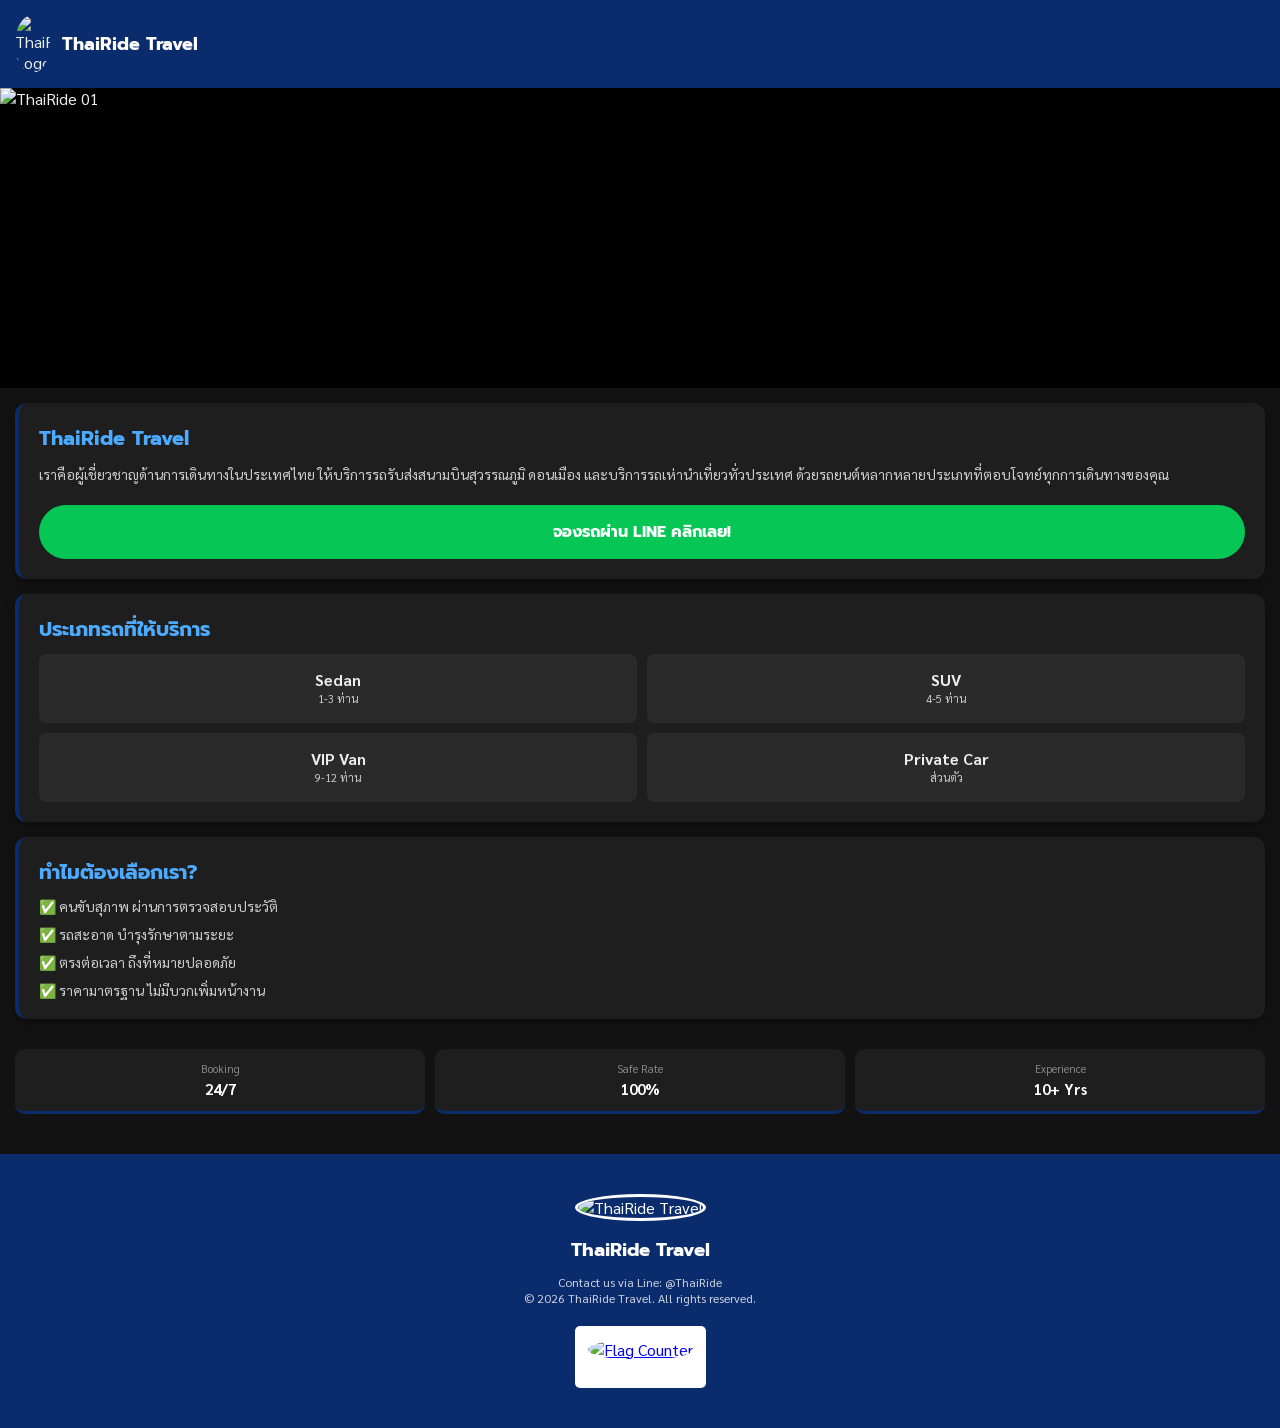
==== commit 7eda2372: "Update index.html" ====
--- a/index.html
+++ b/index.html
@@ -12,7 +12,6 @@
   <link href="https://fonts.googleapis.com/css2?family=Prompt:wght@400;600&family=Sarabun:wght@300;400;700&display=swap" rel="stylesheet">
   
   <style>
-    /* ใช้ CSS ที่คุณให้มาทั้งหมด */
     * { margin: 0; padding: 0; box-sizing: border-box; }
     html, body { width: 100%; max-width: 100vw; overflow-x: hidden !important; background: #121212; color: #eeeeee; font-family: 'Sarabun', sans-serif; }
     
@@ -20,10 +19,30 @@
     .navbar img { width: 35px; border-radius: 50%; }
     .navbar h1 { font-size: 18px; font-family: 'Prompt'; color: white; }
 
-    .hero-container { width: 100%; background: #000; overflow: hidden; line-height: 0; }
-    .slide { width: 100%; display: none; }
-    .slide.active { display: block; }
-    .slide img { width: 100%; height: auto; display: block; object-fit: cover; max-height: 400px; }
+    /* --- ส่วนที่แก้ไข: Hero Slider --- */
+    .hero-container { 
+      width: 100%; 
+      height: 300px; /* กำหนดความสูงให้คงที่เพื่อให้ดูเนียนตา */
+      background: #000; 
+      position: relative; 
+      overflow: hidden; 
+    }
+    .slide { 
+      width: 100%; 
+      height: 100%;
+      position: absolute; 
+      top: 0; 
+      left: 0; 
+      opacity: 0; 
+      transition: opacity 1s ease-in-out; /* เพิ่มความนุ่มนวลตอนเปลี่ยนภาพ */
+    }
+    .slide.active { opacity: 1; }
+    .slide img { 
+      width: 100%; 
+      height: 100%; 
+      object-fit: cover; 
+    }
+    /* ------------------------------ */
 
     .container { padding: 15px; width: 100%; }
     .card { background: #1e1e1e; padding: 20px; border-radius: 12px; margin-bottom: 15px; box-shadow: 0 4px 10px rgba(0,0,0,0.3); border-left: 4px solid #0a2c6d; }
@@ -56,13 +75,17 @@
     <h1>ThaiRide Travel</h1>
   </nav>
 
-  <div class="hero-container">
-    <div class="slide active">
-      <img src="https://images.unsplash.com/photo-1544620347-c4fd4a3d5957?q=80&w=1200" alt="บริการรถตู้ VIP">
-    </div>
-    <div class="slide">
-      <img src="https://images.unsplash.com/photo-1559297434-2d8a134a042e?q=80&w=1200" alt="รับส่งสนามบิน">
-    </div>
+  <!-- แก้ไข: เพิ่มรูปภาพ 01-09 (เปลี่ยน URL รูปภาพตามความจริง) -->
+  <div class="hero-container" id="hero-slider">
+    <div class="slide active"><img src="images/hero_01.jpg" alt="ThaiRide 01"></div>
+    <div class="slide"><img src="images/hero_02.jpg" alt="ThaiRide 02"></div>
+    <div class="slide"><img src="images/hero_03.jpg" alt="ThaiRide 03"></div>
+    <div class="slide"><img src="images/hero_04.jpg" alt="ThaiRide 04"></div>
+    <div class="slide"><img src="images/hero_05.jpg" alt="ThaiRide 05"></div>
+    <div class="slide"><img src="images/hero_06.jpg" alt="ThaiRide 06"></div>
+    <div class="slide"><img src="images/hero_07.jpg" alt="ThaiRide 07"></div>
+    <div class="slide"><img src="images/hero_08.jpg" alt="ThaiRide 08"></div>
+    <div class="slide"><img src="images/hero_09.jpg" alt="ThaiRide 09"></div>
   </div>
 
   <div class="container">
@@ -139,17 +162,30 @@
   </footer>
 
   <script>
-    // Script สำหรับเปลี่ยนรูป Slide
+    // ปรับปรุง Script สำหรับเปลี่ยนรูป 01-09
     let currentSlide = 0;
     const slides = document.querySelectorAll('.slide');
+    const totalSlides = slides.length;
     
-    function nextSlide() {
-      slides[currentSlide].classList.remove('active');
-      currentSlide = (currentSlide + 1) % slides.length;
-      slides[currentSlide].classList.add('active');
+    function showSlides() {
+      // เอา class active ออกจากทุกรูป
+      slides.forEach(slide => {
+        slide.classList.remove('active');
+      });
+      
+      // เพิ่มความนุ่มนวลด้วยการเลื่อน index
+      currentSlide++;
+      if (currentSlide > totalSlides) { currentSlide = 1 }
+      
+      // แสดงรูปภาพปัจจุบัน
+      slides[currentSlide - 1].classList.add('active');
+      
+      // ตั้งเวลาเปลี่ยนภาพ (3000 = 3 วินาที)
+      setTimeout(showSlides, 3000);
     }
-    
-    setInterval(nextSlide, 3000); // เปลี่ยนรูปทุก 3 วินาที
+
+    // เริ่มการทำงาน
+    showSlides();
   </script>
 
 </body>
